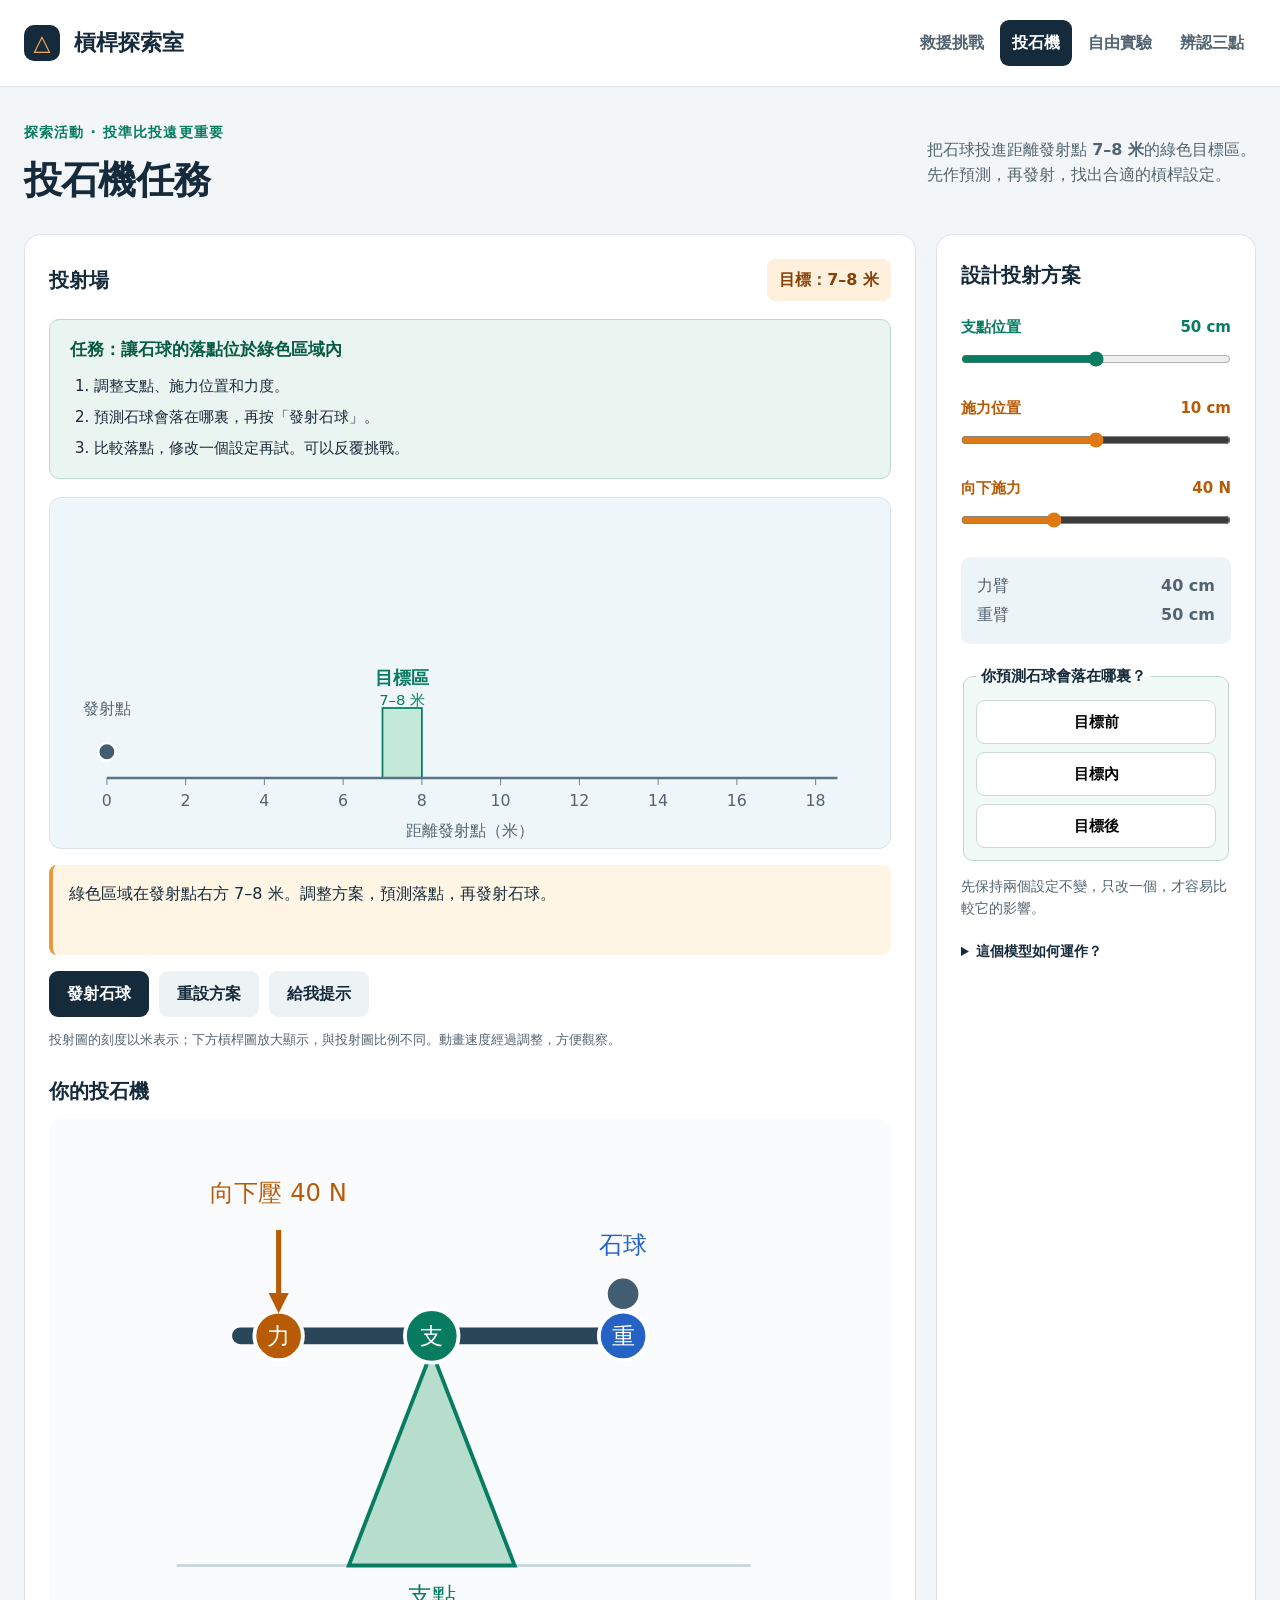
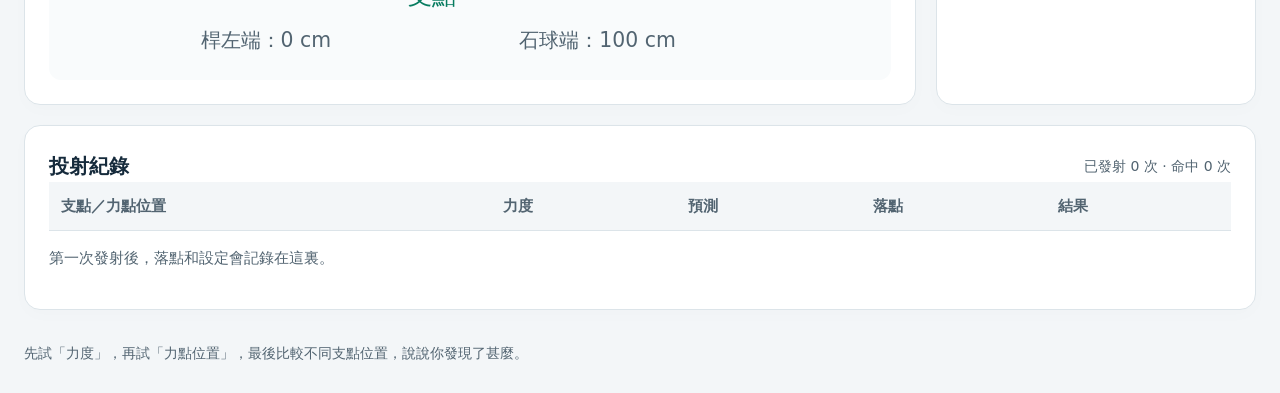
==== catapult.html @ de34d512 "Publish lever exploration, rescue and catapult activities" ====
<!doctype html><html lang="zh-Hant"><head><meta charset="utf-8"><meta name="viewport" content="width=device-width,initial-scale=1"><title>投石機任務｜槓桿探索室</title><meta name="description" content="調整槓桿支點、施力位置與力度，把石球投進目標區。"><link rel="icon" href="favicon.svg"><link rel="stylesheet" href="style.css"><script src="catapult.js" defer></script></head><body class="catapult-page"><header><a class="brand" href="index.html"><span class="logo">△</span> 槓桿探索室</a><nav aria-label="主導覽"><a href="rescue.html">救援挑戰</a><a href="catapult.html" aria-current="page">投石機</a><a href="index.html">自由實驗</a><a href="practice.html">辨認三點</a></nav></header><main><div class="intro"><div><span class="eyebrow">探索活動 · 投準比投遠更重要</span><h1>投石機任務</h1></div><p>把石球投進距離發射點 <b>7–8 米</b>的綠色目標區。<br>先作預測，再發射，找出合適的槓桿設定。</p></div><div class="cat-grid"><section class="panel cat-stage"><div class="panel-heading"><h2>投射場</h2><span class="budget">目標：7–8 米</span></div><div class="mission-brief"><strong>任務：讓石球的落點位於綠色區域內</strong><ol><li>調整支點、施力位置和力度。</li><li>預測石球會落在哪裏，再按「發射石球」。</li><li>比較落點，修改一個設定再試。可以反覆挑戰。</li></ol></div><div class="flight-chart"><svg id="flight" viewBox="0 0 960 400" role="img" aria-label="石球由左方發射點飛向7至8米的綠色目標區"></svg></div><div class="mission-feedback" id="cat-feedback" aria-live="polite"></div><div class="rescue-actions"><button class="primary" id="launch">發射石球</button><button class="quiet" id="cat-reset">重設方案</button><button class="quiet" id="cat-hint">給我提示</button></div><p class="note">投射圖的刻度以米表示；下方槓桿圖放大顯示，與投射圖比例不同。動畫速度經過調整，方便觀察。</p><h2 class="mechanism-heading">你的投石機</h2><svg id="mechanism" viewBox="0 0 660 440" role="img" aria-label="投石機的支點、力點和重點"></svg></section><aside class="panel controls"><h2>設計投射方案</h2><div class="control pivot"><label for="cat-pivot">支點位置<output id="cat-pivot-out"></output></label><input id="cat-pivot" type="range" min="3" max="7" step="1"></div><div class="control effort"><label for="cat-effort">施力位置<output id="cat-effort-out"></output></label><input id="cat-effort" type="range" min="0" max="2" step="1"></div><div class="control effort"><label for="cat-force">向下施力<output id="cat-force-out"></output></label><input id="cat-force" type="range" min="10" max="100" step="5"></div><div class="cat-arms"><p>力臂 <b id="cat-force-arm"></b></p><p>重臂 <b id="cat-load-arm"></b></p></div><fieldset class="prediction cat-prediction"><legend>你預測石球會落在哪裏？</legend><button data-prediction="short">目標前</button><button data-prediction="hit">目標內</button><button data-prediction="long">目標後</button></fieldset><p class="cat-tip">先保持兩個設定不變，只改一個，才容易比較它的影響。</p><details class="rescue-details"><summary>這個模型如何運作？</summary><p>力在一段固定轉動角度內持續向下作用，令桿轉動；桿到達 45° 時放開石球，以 45° 向右上方投射。</p><p>計算包含桿與石球的轉動慣量，因此移動支點同時改變兩邊長度，未必越靠近石球就投得越遠。</p><p>桿長 1 m、桿質量 0.8 kg、石球質量 0.15 kg。發射前轉動 45°，能量傳遞效率設為 65%，支點離地 0.6 m；忽略空氣阻力。</p><p>這是教學用簡化模型，方便比較設定。</p></details></aside></div><section class="panel rescue-log"><div class="panel-heading"><h2>投射紀錄</h2><span id="shot-count">尚未發射</span></div><div class="table-scroll"><table><thead><tr><th>支點／力點位置</th><th>力度</th><th>預測</th><th>落點</th><th>結果</th></tr></thead><tbody id="shots"></tbody></table></div><p id="shot-empty">第一次發射後，落點和設定會記錄在這裏。</p></section></main><footer>先試「力度」，再試「力點位置」，最後比較不同支點位置，說說你發現了甚麼。</footer></body></html>
---- style.css ----
:root{--navy:#152a3b;--green:#087c60;--orange:#b85b06;--blue:#2463c4;--border:#dce4e9;--muted:#526471}*{box-sizing:border-box}body{margin:0;background:#f3f6f8;color:var(--navy);font-family:system-ui,-apple-system,"Noto Sans TC","Microsoft JhengHei",sans-serif;font-size:16px;line-height:1.6}header{display:flex;align-items:center;justify-content:space-between;padding:20px max(24px,calc((100vw - 1360px)/2));background:#fff;border-bottom:1px solid var(--border);gap:20px}a{color:inherit;text-decoration:none}.brand{font-size:22px;font-weight:800;white-space:nowrap}.logo{display:inline-grid;place-items:center;width:36px;height:36px;background:var(--navy);border-radius:10px;color:#ffae52;margin-right:6px}nav{display:flex;gap:8px}nav a{padding:10px 18px;border-radius:9px;font-weight:650;color:var(--muted)}nav a[aria-current]{background:var(--navy);color:#fff}main{max-width:1360px;margin:auto;padding:32px 24px}.intro{display:flex;align-items:center;justify-content:space-between;gap:30px;margin-bottom:28px}.eyebrow{font-size:14px;font-weight:750;letter-spacing:.08em;color:var(--green)}h1{font-size:clamp(28px,3vw,40px);line-height:1.35;margin:10px 0 0;letter-spacing:-.02em}h2{font-size:20px;margin:0}.intro p{color:var(--muted);margin:0}.panel{background:#fff;border:1px solid var(--border);border-radius:16px;padding:24px;box-shadow:0 5px 18px #152a3b04}.lab-grid{display:grid;grid-template-columns:minmax(0,1fr) 310px;gap:20px}.panel-heading{display:flex;justify-content:space-between;align-items:center;gap:14px}.legend{display:flex;flex-wrap:wrap;gap:10px 20px;font-size:14px;margin-top:16px;font-weight:600}.pivot{color:var(--green)}.effort{color:var(--orange)}.load{color:var(--blue)}.svg-wrap{background:linear-gradient(#fafcfd,#eef4f7);border:1px solid #edf1f4;border-radius:12px;margin:18px 0 12px}svg{display:block;width:100%;height:auto}#lever{touch-action:none}.draggable{cursor:grab}.draggable:active{cursor:grabbing}.status{padding:12px 16px;background:#e8f5ef;border-radius:9px;font-weight:700;min-height:50px}.presets{display:flex;align-items:center;gap:8px;flex-wrap:wrap;margin-top:16px}.presets span{font-size:14px;color:var(--muted);margin-right:4px}button,.primary{font:inherit;border:0;cursor:pointer;display:inline-flex;align-items:center;justify-content:center;line-height:1.4;border-radius:9px;padding:12px 18px;font-weight:700;transition:background .15s,transform .15s;min-height:44px}button:hover,.primary:hover{filter:brightness(.95)}button:focus-visible,a:focus-visible,[tabindex]:focus-visible{outline:3px solid #c26a00;outline-offset:4px}.quiet,.presets button{background:#edf2f5;color:var(--navy)}.presets button{font-size:14px;padding:9px 12px}.primary{background:var(--navy);color:#fff}.controls h2{margin-bottom:24px}.control{margin:0 0 21px}.control label{display:flex;justify-content:space-between;font-size:15px;font-weight:750;gap:6px}.control output{white-space:nowrap}.control input{width:100%;margin:12px 0 0;accent-color:var(--navy);cursor:pointer}.control.pivot input{accent-color:var(--green)}.control.effort input{accent-color:#e07914}.control.load input{accent-color:var(--blue)}.controls .primary{width:100%}.note{font-size:13px;color:var(--muted);margin-bottom:0}#error{font-size:14px;color:#9b4323}.results{display:grid;grid-template-columns:1fr 1fr 1fr 1.8fr;gap:16px;margin:20px 0}.metric,.equation{background:#fff;border:1px solid var(--border);border-radius:12px;padding:20px}.metric span,.equation span{display:block;color:var(--muted);font-size:14px;font-weight:650}.metric strong{display:block;font-size:30px;margin:5px 0}.metric small{font-size:13px;color:var(--muted);display:block}.equation{background:var(--navy);color:#fff}.equation span{color:#acbdca}.equation strong{font-size:18px;display:block;margin:10px 0}.equation p{margin:0;color:#b8cddc;font-size:15px}.discovery{display:flex;align-items:center;justify-content:space-between;gap:24px;padding:26px;background:#e3edf1;border-radius:12px}.discovery h2{margin-top:6px}.discovery p{margin:8px 0 0;color:var(--muted)}footer{max-width:1360px;padding:0 24px 28px;margin:auto;font-size:14px;color:var(--muted)}.challenge-layout{display:grid;grid-template-columns:235px 1fr;gap:20px}.object-list h2{margin-bottom:20px}.object-list button{display:flex;width:100%;justify-content:space-between;margin-bottom:10px;text-align:left;background:#f0f4f6;font-size:16px}.object-list button.active{background:var(--navy);color:#fff}.object-list button small{font-size:14px}.back-link{font-size:14px;display:block;margin-top:26px;color:var(--green);font-weight:700}.challenge>p{color:var(--muted)}.object-diagram{background:#f4f8fa;border:1px solid #e6edf1;border-radius:12px}.object-diagram svg{max-height:400px}.target{cursor:pointer}.target circle{fill:#fff;stroke:#8d9fae;stroke-width:2;stroke-dasharray:5 4}.target text{font-size:17px;font-weight:750;text-anchor:middle;dominant-baseline:middle}.label-tray{display:flex;gap:14px;flex-wrap:wrap;margin:24px 0}.label-tray button{border:2px solid currentColor;min-width:130px;background:#fff;touch-action:none;user-select:none}.label-tray button.selected{box-shadow:0 0 0 4px #dce6ee}.label-tray button.placed{border-style:dashed;opacity:.7}.actions{display:flex;gap:10px;flex-wrap:wrap}.feedback{padding:16px 18px;background:#eef3f6;border-radius:10px;margin-top:20px;min-height:60px}.feedback.success{background:#e0f3e9;color:#075b43}.feedback.error{background:#fff0df;color:#864100}.definitions{display:flex;gap:24px;justify-content:space-between;margin-top:24px;background:#fff;border-radius:12px;border:1px solid var(--border);padding:12px 24px}.definitions p{margin:10px 0}.definitions b{display:block}.drag-ghost{position:fixed;z-index:20;padding:10px 24px;border-radius:8px;background:var(--navy);color:#fff;pointer-events:none;transform:translate(-50%,-50%);font-weight:700}@media(max-width:1000px){.lab-grid{grid-template-columns:1fr}.controls #sliders{display:grid;grid-template-columns:repeat(3,1fr);gap:20px}.controls .primary{width:auto}.results{grid-template-columns:repeat(3,1fr)}.equation{grid-column:1/-1}.challenge-layout{grid-template-columns:180px 1fr}}@media(max-width:650px){header{padding:16px;flex-direction:column;align-items:stretch;gap:12px}nav a{flex:1;text-align:center;padding:9px;font-size:14px}.brand{font-size:20px}main{padding:24px 16px}.intro{display:block}.intro p{margin-top:14px}.panel{padding:16px}.legend{font-size:13px;gap:6px 14px}.controls #sliders{grid-template-columns:1fr 1fr;gap:8px 20px}.control{margin-bottom:16px}.results{grid-template-columns:1fr 1fr;gap:10px}.metric strong{font-size:25px}.results .metric:nth-child(3){grid-column:1/-1}.discovery{display:block;padding:20px}.discovery .primary{margin-top:16px}.challenge-layout{grid-template-columns:1fr}.object-list #objects{display:grid;grid-template-columns:1fr 1fr;gap:8px}.object-list button{margin:0}.back-link{margin-top:14px}.label-tray{gap:8px}.label-tray button{min-width:90px;flex:1;padding:10px}.definitions{display:block}.svg-wrap{margin-top:14px}}@media(prefers-reduced-motion:reduce){*{transition:none!important}}
/* Rescue challenge */
[hidden]{display:none!important}.mission-steps{display:grid;grid-template-columns:repeat(4,1fr);gap:12px;margin-bottom:20px}.mission-steps button{justify-content:flex-start;text-align:left;background:#e5ecf1;color:var(--muted);gap:12px}.mission-steps button.active{background:var(--navy);color:#fff}.mission-steps button.done{background:#d8efe5;color:#075b43}.mission-steps .step-no{font-size:24px;font-weight:800}.mission-steps small{display:block;font-size:14px}.rescue-grid{display:grid;grid-template-columns:minmax(0,1fr) 340px;gap:20px}.budget{background:#fff0dd;color:#874006;border-radius:8px;padding:8px 12px;font-weight:750;white-space:nowrap}.rescue-stage>p{color:var(--muted);margin:12px 0 20px}.rescue-view{background:#eef4f8;border-radius:12px;overflow:hidden;border:1px solid var(--border)}#rescue-svg{touch-action:none}.rescue-feedback{min-height:80px}.mission-feedback{margin:16px 0;padding:16px;border-left:4px solid #e59a3c;background:#fff5e5;border-radius:8px;min-height:88px}.mission-feedback.win{background:#e1f3e9;border-color:var(--green)}.mission-feedback.fail{background:#fff0eb;border-color:#b44b29}.rescue-actions{display:flex;flex-wrap:wrap;gap:10px}.rescue-controls h2{margin-bottom:24px}.rescue-control{margin-bottom:22px}.rescue-control label,.rescue-control h3{font-size:16px;display:block;font-weight:750;margin:0 0 10px}.rescue-control output{color:var(--green)}.rescue-control input{width:100%;accent-color:var(--green)}.rescue-control p{font-size:14px;color:var(--muted);margin:5px 0}.choice-row{display:flex;flex-wrap:wrap;gap:8px}.choice-row button{background:#edf2f5;flex:1;padding:10px;font-size:15px;white-space:nowrap}.choice-row button[aria-pressed="true"]{background:var(--navy);color:#fff}.prediction{border:1px solid #bdd5d2;border-radius:10px;padding:12px;display:flex;gap:8px;background:#f2faf7}.prediction legend{font-weight:750;font-size:15px;padding:0 5px}.prediction button{flex:1;padding:10px 8px;background:#fff;border:1px solid #cad9d4;font-size:15px}.prediction button[aria-pressed="true"]{background:var(--green);color:#fff}.rescue-details{margin-top:20px;font-size:14px}.rescue-details summary{cursor:pointer;font-weight:700}.rescue-details p{margin:8px 0}.rescue-log{margin-top:20px}.rescue-log .panel-heading span{color:var(--muted);font-size:14px}.rescue-log table{width:100%;border-collapse:collapse;font-size:15px;text-align:left}.rescue-log th{color:var(--muted);font-weight:600;background:#f3f6f8}.rescue-log th,.rescue-log td{padding:12px;border-bottom:1px solid var(--border);white-space:nowrap}.table-scroll{overflow-x:auto}.rescue-log>p{color:var(--muted);font-size:15px}.rescue-page footer a{color:var(--green);text-decoration:underline}.rescue-beam,.rescue-payload,.cargo-delivery{transition:transform 1s ease}.rescue-point{cursor:pointer}.rescue-point:focus-visible{outline:none}.rescue-point:focus-visible circle{stroke:#d26f00;stroke-width:5}.new-mode{display:flex;align-items:center;justify-content:space-between;gap:20px;background:#152a3b;color:#fff;padding:22px 26px;margin-bottom:24px;border-radius:14px}.new-mode strong{font-size:20px;display:block}.new-mode p{font-size:15px;color:#cfdee9;margin:6px 0 0}.new-mode .primary{background:#ffb65d;color:#152a3b;white-space:nowrap}button:disabled{opacity:.5;cursor:not-allowed}@media(max-width:1000px){.rescue-grid{grid-template-columns:1fr}.rescue-controls{display:grid;grid-template-columns:1fr 1fr;gap:0 24px}.rescue-controls h2,.prediction,.rescue-details{grid-column:1/-1}.mission-steps button{font-size:15px;padding:12px}.rescue-controls .rescue-control{min-width:0}}@media(max-width:650px){.mission-steps{grid-template-columns:1fr 1fr;gap:8px}.mission-steps .step-no{font-size:20px}.rescue-controls{grid-template-columns:1fr}.rescue-stage .panel-heading{align-items:flex-start;flex-direction:column;gap:8px}.rescue-controls h2{margin-bottom:20px}.new-mode{padding:18px;display:block}.new-mode .primary{margin-top:14px}.rescue-page nav{gap:4px}.rescue-page nav a{padding:9px 5px;font-size:14px}.rescue-actions #test{flex:1}.rescue-view{margin-left:-8px;margin-right:-8px}.rescue-log th,.rescue-log td{padding:10px}.rescue-point circle{stroke-width:3}}
.mission-brief{margin:18px 0;background:#eaf4f0;border:1px solid #bbd9ca;border-radius:10px;padding:16px 20px}.mission-brief strong{display:block;font-size:17px;color:#075b43}.mission-brief ol{margin:10px 0 0;padding-left:24px;font-size:15px;line-height:1.8}.mission-brief li+li{margin-top:4px}@media(max-width:650px){.mission-brief{padding:14px}.mission-brief strong{font-size:16px}}
.cat-grid{display:grid;grid-template-columns:minmax(0,1fr) 320px;gap:20px}.flight-chart{background:#eff6fa;border:1px solid var(--border);border-radius:12px;overflow:hidden}.mechanism-heading{margin:24px 0 0}.cat-arms{background:#edf4f7;padding:12px 16px;border-radius:9px;margin-bottom:20px}.cat-arms p{display:flex;justify-content:space-between;margin:4px 0;color:var(--muted)}.cat-prediction{flex-wrap:wrap}.cat-prediction button{flex-basis:100%}.cat-tip{color:var(--muted);font-size:14px}.cat-stage .mission-feedback{min-height:90px}.cat-stage #mechanism{background:#f9fbfc;margin-top:12px;border-radius:12px}.activity-switch{display:flex;gap:10px;flex-wrap:wrap;margin-bottom:22px}.activity-switch a{padding:10px 18px;border:1px solid var(--border);background:#fff;border-radius:9px;font-weight:700}.activity-switch a[aria-current]{background:var(--navy);color:#fff}.catapult-page nav{gap:4px}.catapult-page nav a{padding:10px 12px}@media(max-width:1000px){.cat-grid{grid-template-columns:1fr}.cat-grid .controls{display:grid;grid-template-columns:1fr 1fr;gap:0 24px}.cat-grid .controls h2,.cat-prediction,.cat-tip,.cat-grid details{grid-column:1/-1}.cat-prediction button{flex-basis:auto}}@media(max-width:650px){.catapult-page nav{flex-wrap:wrap}.catapult-page nav a{flex:1 1 40%;padding:8px}.cat-grid .controls{display:block}.cat-prediction button{font-size:14px;padding:10px 6px}.cat-stage .panel-heading{flex-wrap:wrap}.activity-switch a{flex:1;text-align:center;font-size:15px}}
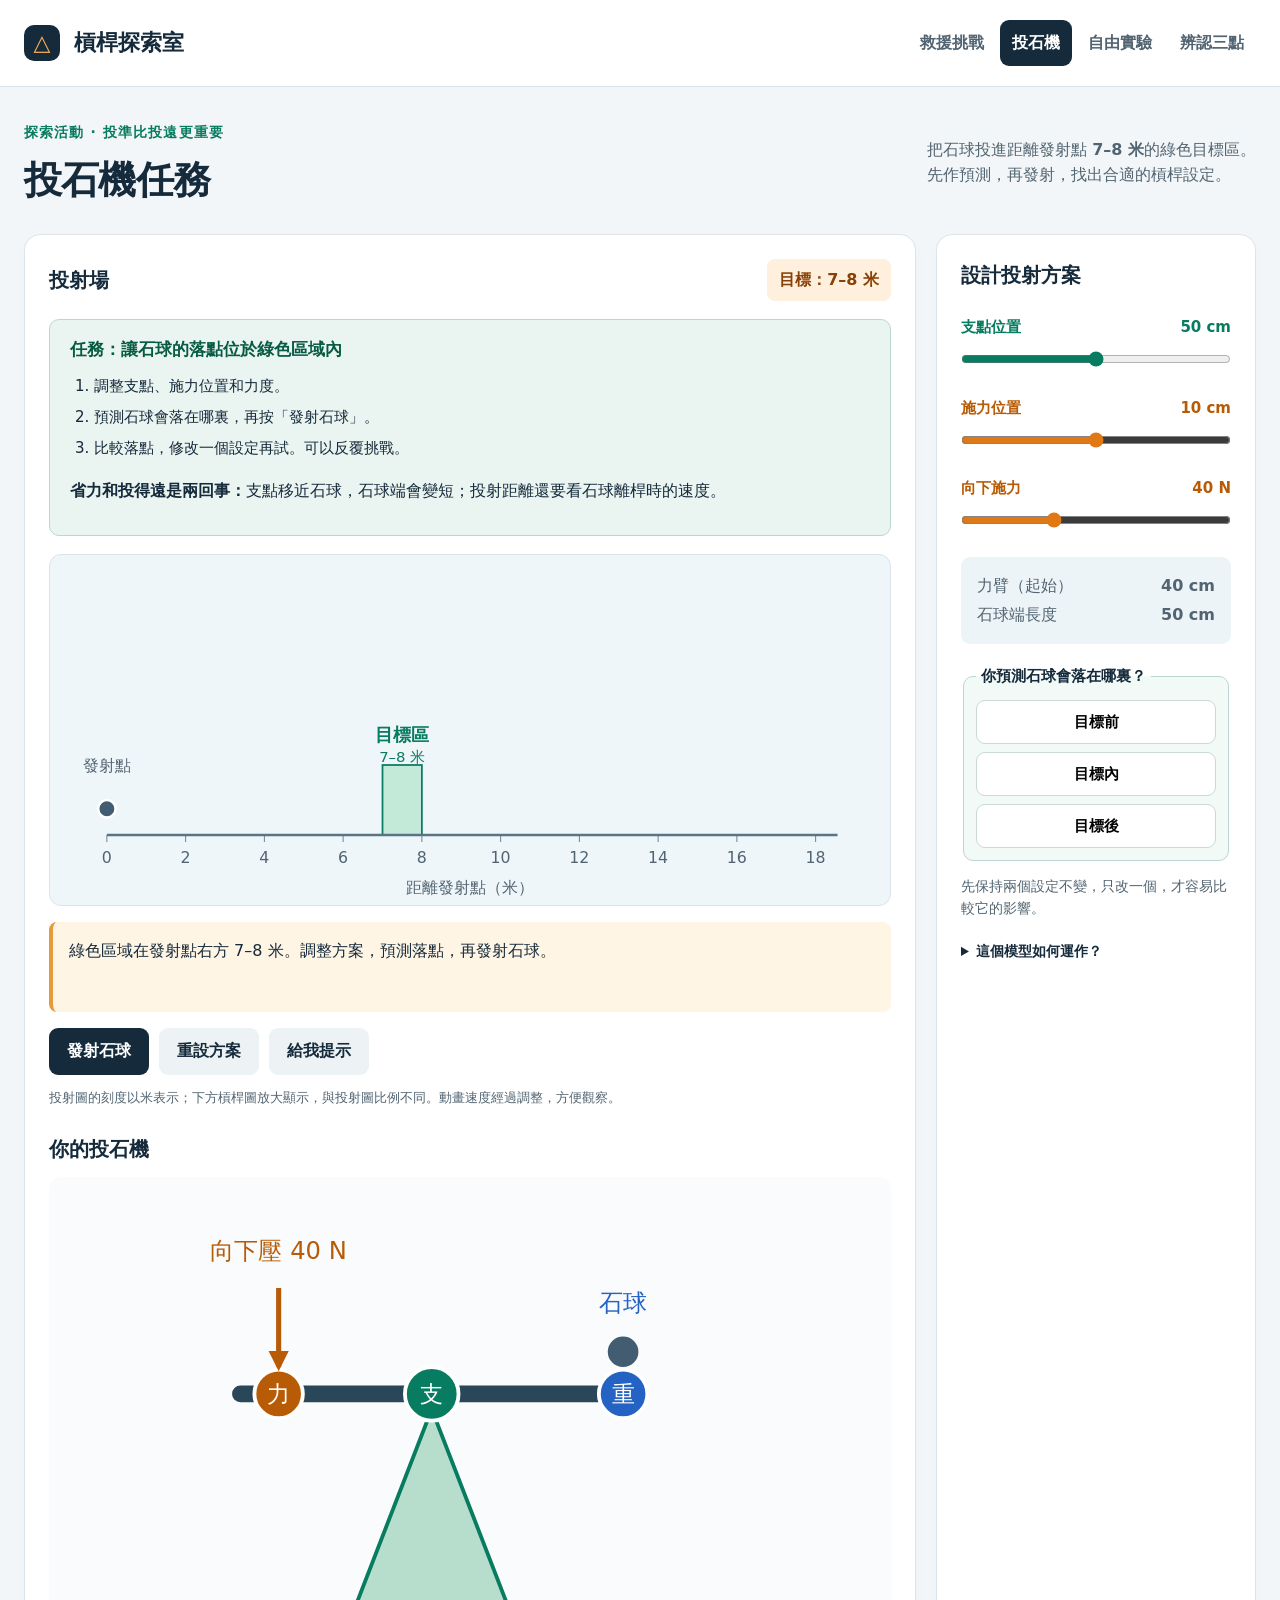
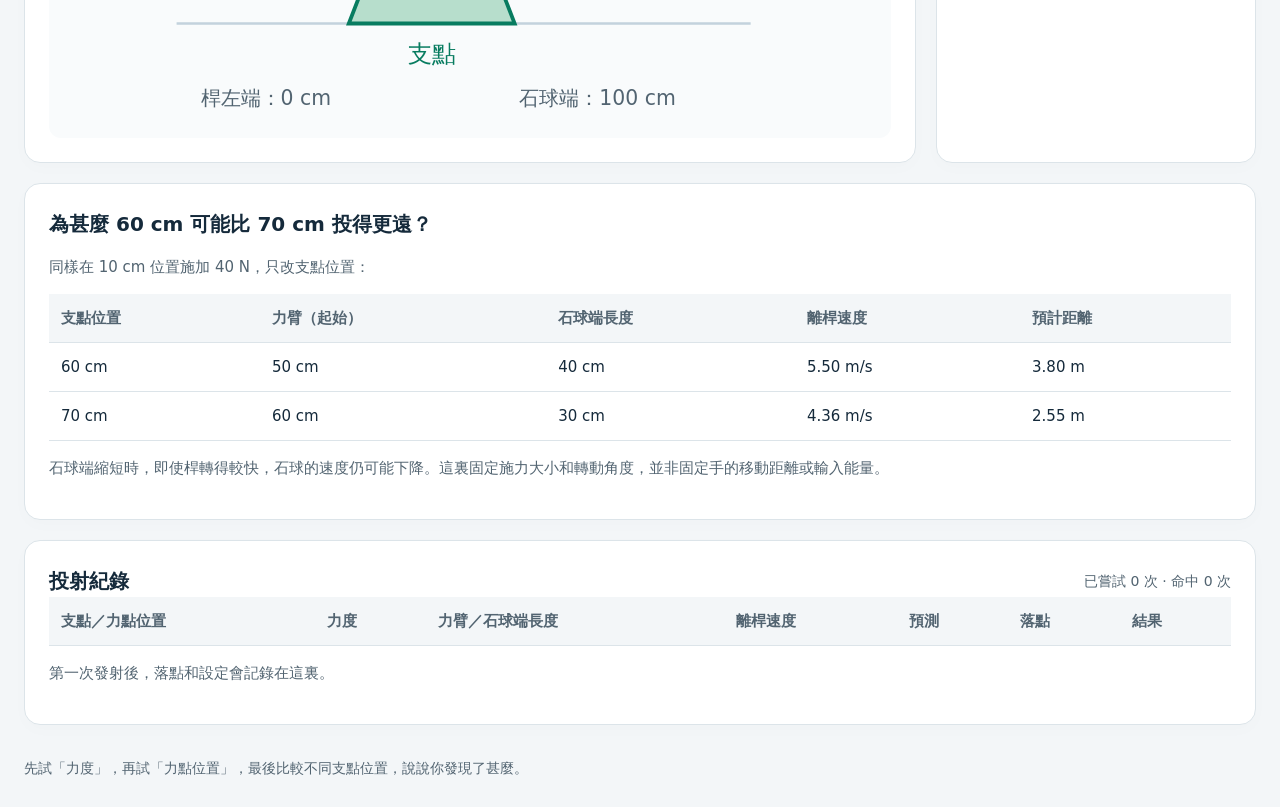
==== commit 68a59423: "Correct catapult energy balance and explain pivot range comparison" ====
--- a/catapult.html
+++ b/catapult.html
@@ -1 +1 @@
-<!doctype html><html lang="zh-Hant"><head><meta charset="utf-8"><meta name="viewport" content="width=device-width,initial-scale=1"><title>投石機任務｜槓桿探索室</title><meta name="description" content="調整槓桿支點、施力位置與力度，把石球投進目標區。"><link rel="icon" href="favicon.svg"><link rel="stylesheet" href="style.css"><script src="catapult.js" defer></script></head><body class="catapult-page"><header><a class="brand" href="index.html"><span class="logo">△</span> 槓桿探索室</a><nav aria-label="主導覽"><a href="rescue.html">救援挑戰</a><a href="catapult.html" aria-current="page">投石機</a><a href="index.html">自由實驗</a><a href="practice.html">辨認三點</a></nav></header><main><div class="intro"><div><span class="eyebrow">探索活動 · 投準比投遠更重要</span><h1>投石機任務</h1></div><p>把石球投進距離發射點 <b>7–8 米</b>的綠色目標區。<br>先作預測，再發射，找出合適的槓桿設定。</p></div><div class="cat-grid"><section class="panel cat-stage"><div class="panel-heading"><h2>投射場</h2><span class="budget">目標：7–8 米</span></div><div class="mission-brief"><strong>任務：讓石球的落點位於綠色區域內</strong><ol><li>調整支點、施力位置和力度。</li><li>預測石球會落在哪裏，再按「發射石球」。</li><li>比較落點，修改一個設定再試。可以反覆挑戰。</li></ol></div><div class="flight-chart"><svg id="flight" viewBox="0 0 960 400" role="img" aria-label="石球由左方發射點飛向7至8米的綠色目標區"></svg></div><div class="mission-feedback" id="cat-feedback" aria-live="polite"></div><div class="rescue-actions"><button class="primary" id="launch">發射石球</button><button class="quiet" id="cat-reset">重設方案</button><button class="quiet" id="cat-hint">給我提示</button></div><p class="note">投射圖的刻度以米表示；下方槓桿圖放大顯示，與投射圖比例不同。動畫速度經過調整，方便觀察。</p><h2 class="mechanism-heading">你的投石機</h2><svg id="mechanism" viewBox="0 0 660 440" role="img" aria-label="投石機的支點、力點和重點"></svg></section><aside class="panel controls"><h2>設計投射方案</h2><div class="control pivot"><label for="cat-pivot">支點位置<output id="cat-pivot-out"></output></label><input id="cat-pivot" type="range" min="3" max="7" step="1"></div><div class="control effort"><label for="cat-effort">施力位置<output id="cat-effort-out"></output></label><input id="cat-effort" type="range" min="0" max="2" step="1"></div><div class="control effort"><label for="cat-force">向下施力<output id="cat-force-out"></output></label><input id="cat-force" type="range" min="10" max="100" step="5"></div><div class="cat-arms"><p>力臂 <b id="cat-force-arm"></b></p><p>重臂 <b id="cat-load-arm"></b></p></div><fieldset class="prediction cat-prediction"><legend>你預測石球會落在哪裏？</legend><button data-prediction="short">目標前</button><button data-prediction="hit">目標內</button><button data-prediction="long">目標後</button></fieldset><p class="cat-tip">先保持兩個設定不變，只改一個，才容易比較它的影響。</p><details class="rescue-details"><summary>這個模型如何運作？</summary><p>力在一段固定轉動角度內持續向下作用，令桿轉動；桿到達 45° 時放開石球，以 45° 向右上方投射。</p><p>計算包含桿與石球的轉動慣量，因此移動支點同時改變兩邊長度，未必越靠近石球就投得越遠。</p><p>桿長 1 m、桿質量 0.8 kg、石球質量 0.15 kg。發射前轉動 45°，能量傳遞效率設為 65%，支點離地 0.6 m；忽略空氣阻力。</p><p>這是教學用簡化模型，方便比較設定。</p></details></aside></div><section class="panel rescue-log"><div class="panel-heading"><h2>投射紀錄</h2><span id="shot-count">尚未發射</span></div><div class="table-scroll"><table><thead><tr><th>支點／力點位置</th><th>力度</th><th>預測</th><th>落點</th><th>結果</th></tr></thead><tbody id="shots"></tbody></table></div><p id="shot-empty">第一次發射後，落點和設定會記錄在這裏。</p></section></main><footer>先試「力度」，再試「力點位置」，最後比較不同支點位置，說說你發現了甚麼。</footer></body></html>
+<!doctype html><html lang="zh-Hant"><head><meta charset="utf-8"><meta name="viewport" content="width=device-width,initial-scale=1"><title>投石機任務｜槓桿探索室</title><meta name="description" content="調整槓桿支點、施力位置與力度，把石球投進目標區。"><link rel="icon" href="favicon.svg"><link rel="stylesheet" href="style.css"><script src="catapult.js" defer></script></head><body class="catapult-page"><header><a class="brand" href="index.html"><span class="logo">△</span> 槓桿探索室</a><nav aria-label="主導覽"><a href="rescue.html">救援挑戰</a><a href="catapult.html" aria-current="page">投石機</a><a href="index.html">自由實驗</a><a href="practice.html">辨認三點</a></nav></header><main><div class="intro"><div><span class="eyebrow">探索活動 · 投準比投遠更重要</span><h1>投石機任務</h1></div><p>把石球投進距離發射點 <b>7–8 米</b>的綠色目標區。<br>先作預測，再發射，找出合適的槓桿設定。</p></div><div class="cat-grid"><section class="panel cat-stage"><div class="panel-heading"><h2>投射場</h2><span class="budget">目標：7–8 米</span></div><div class="mission-brief"><strong>任務：讓石球的落點位於綠色區域內</strong><ol><li>調整支點、施力位置和力度。</li><li>預測石球會落在哪裏，再按「發射石球」。</li><li>比較落點，修改一個設定再試。可以反覆挑戰。</li></ol><p><b>省力和投得遠是兩回事：</b>支點移近石球，石球端會變短；投射距離還要看石球離桿時的速度。</p></div><div class="flight-chart"><svg id="flight" viewBox="0 0 960 400" role="img" aria-label="石球由左方發射點飛向7至8米的綠色目標區"></svg></div><div class="mission-feedback" id="cat-feedback" aria-live="polite"></div><div class="rescue-actions"><button class="primary" id="launch">發射石球</button><button class="quiet" id="cat-reset">重設方案</button><button class="quiet" id="cat-hint">給我提示</button></div><p class="note">投射圖的刻度以米表示；下方槓桿圖放大顯示，與投射圖比例不同。動畫速度經過調整，方便觀察。</p><h2 class="mechanism-heading">你的投石機</h2><svg id="mechanism" viewBox="0 0 660 440" role="img" aria-label="投石機的支點、力點和重點"></svg></section><aside class="panel controls"><h2>設計投射方案</h2><div class="control pivot"><label for="cat-pivot">支點位置<output id="cat-pivot-out"></output></label><input id="cat-pivot" type="range" min="3" max="7" step="1"></div><div class="control effort"><label for="cat-effort">施力位置<output id="cat-effort-out"></output></label><input id="cat-effort" type="range" min="0" max="2" step="1"></div><div class="control effort"><label for="cat-force">向下施力<output id="cat-force-out"></output></label><input id="cat-force" type="range" min="10" max="100" step="5"></div><div class="cat-arms"><p>力臂（起始） <b id="cat-force-arm"></b></p><p>石球端長度 <b id="cat-load-arm"></b></p></div><fieldset class="prediction cat-prediction"><legend>你預測石球會落在哪裏？</legend><button data-prediction="short">目標前</button><button data-prediction="hit">目標內</button><button data-prediction="long">目標後</button></fieldset><p class="cat-tip">先保持兩個設定不變，只改一個，才容易比較它的影響。</p><details class="rescue-details"><summary>這個模型如何運作？</summary><p>力在一段固定轉動角度內持續向下作用，令桿轉動。模型用石球端的速率計算投射初速，另把投射方向固定為向右上方 45°，方便比較距離；沒有模擬真實投石機的放球機構。</p><p>計算包含桿與石球的升降能量，以及轉動慣量，因此移動支點同時改變兩邊長度，未必越靠近石球就投得越遠。</p><p>桿長 1 m、桿質量 0.8 kg、石球質量 0.15 kg。發射前轉動 45°，能量傳遞效率設為 65%，支點離地 0.6 m；忽略空氣阻力。</p><p>力做的功乘以效率後，先扣除桿與石球的重力勢能變化，餘下的能量轉為轉動動能。石球速度＝石球端長度×角速度。力度不足時，不會發射。這是教學用簡化模型。</p></details></aside></div><section class="panel rescue-log"><h2>為甚麼 60 cm 可能比 70 cm 投得更遠？</h2><p id="cat-comparison-caption"></p><div class="table-scroll"><table><thead><tr><th>支點位置</th><th>力臂（起始）</th><th>石球端長度</th><th>離桿速度</th><th>預計距離</th></tr></thead><tbody id="cat-comparison"></tbody></table></div><p>石球端縮短時，即使桿轉得較快，石球的速度仍可能下降。這裏固定施力大小和轉動角度，並非固定手的移動距離或輸入能量。</p></section><section class="panel rescue-log"><div class="panel-heading"><h2>投射紀錄</h2><span id="shot-count">尚未發射</span></div><div class="table-scroll"><table><thead><tr><th>支點／力點位置</th><th>力度</th><th>力臂／石球端長度</th><th>離桿速度</th><th>預測</th><th>落點</th><th>結果</th></tr></thead><tbody id="shots"></tbody></table></div><p id="shot-empty">第一次發射後，落點和設定會記錄在這裏。</p></section></main><footer>先試「力度」，再試「力點位置」，最後比較不同支點位置，說說你發現了甚麼。</footer></body></html>
